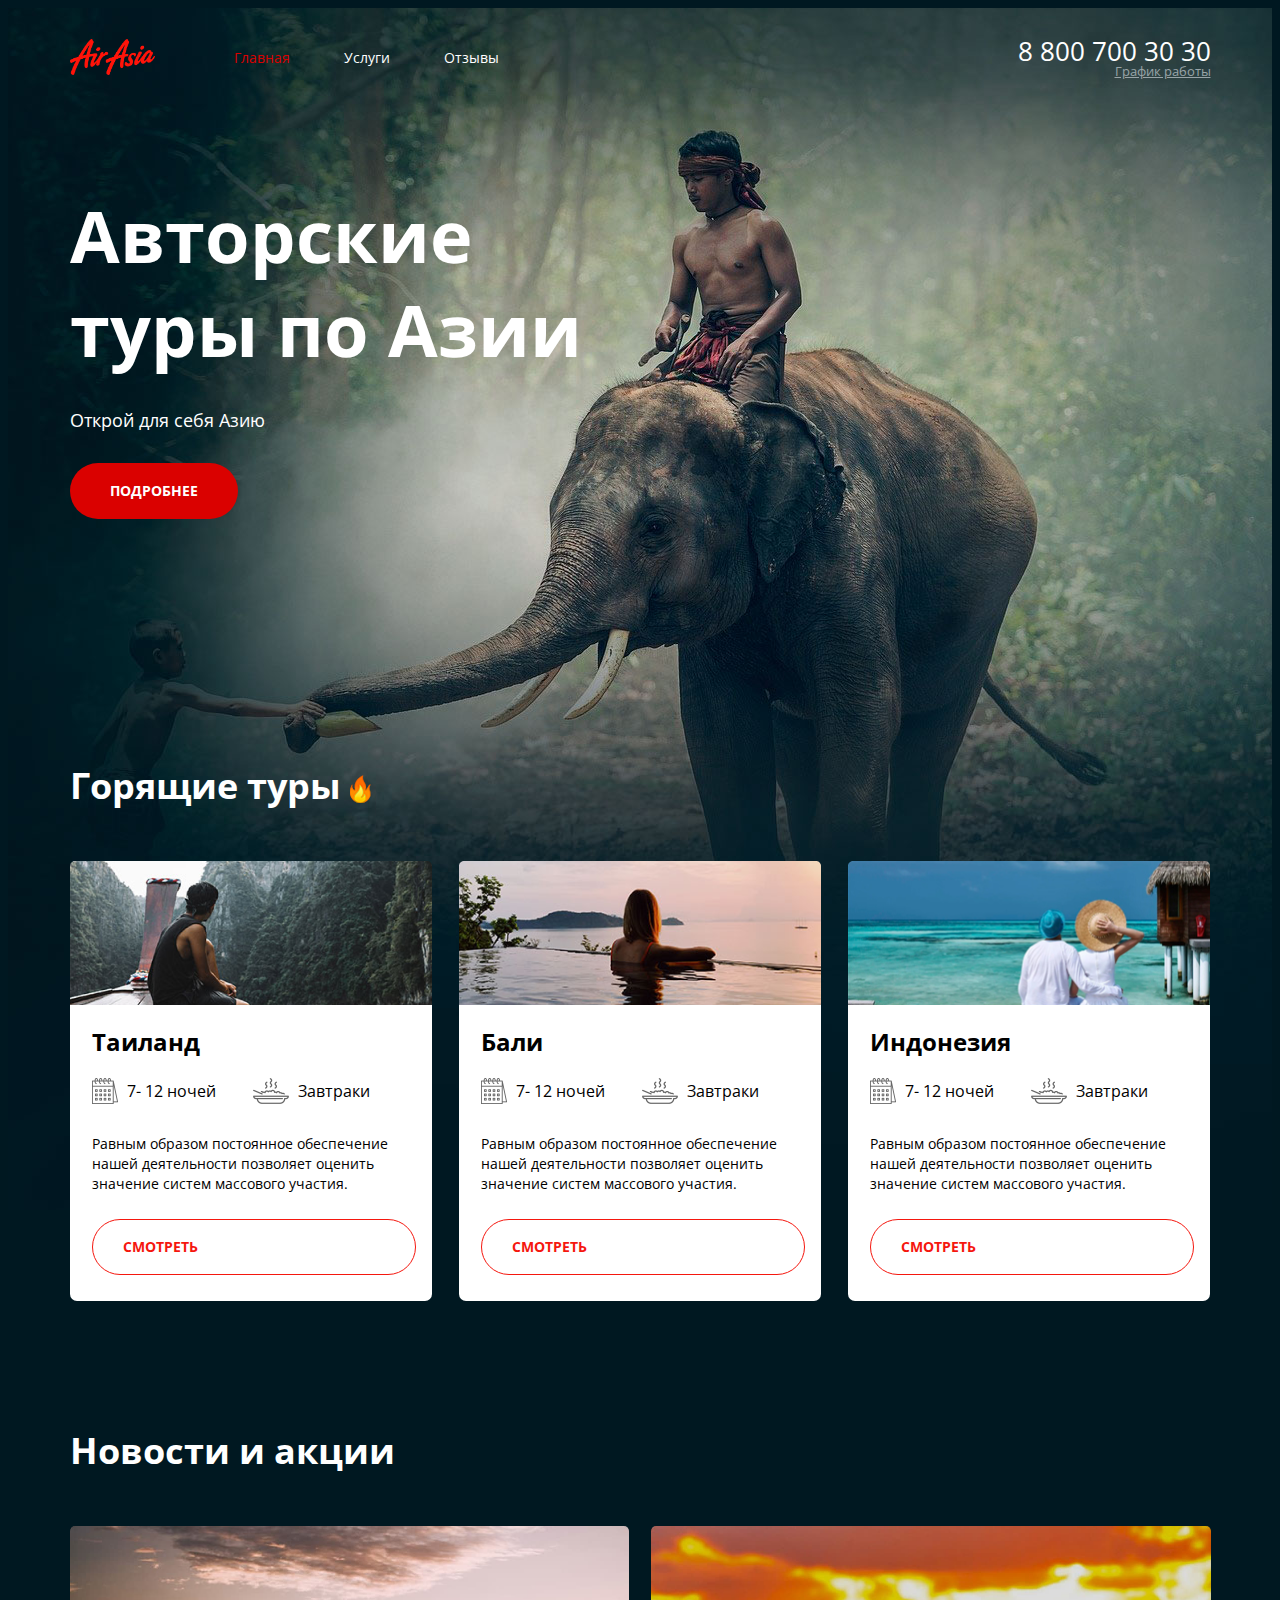
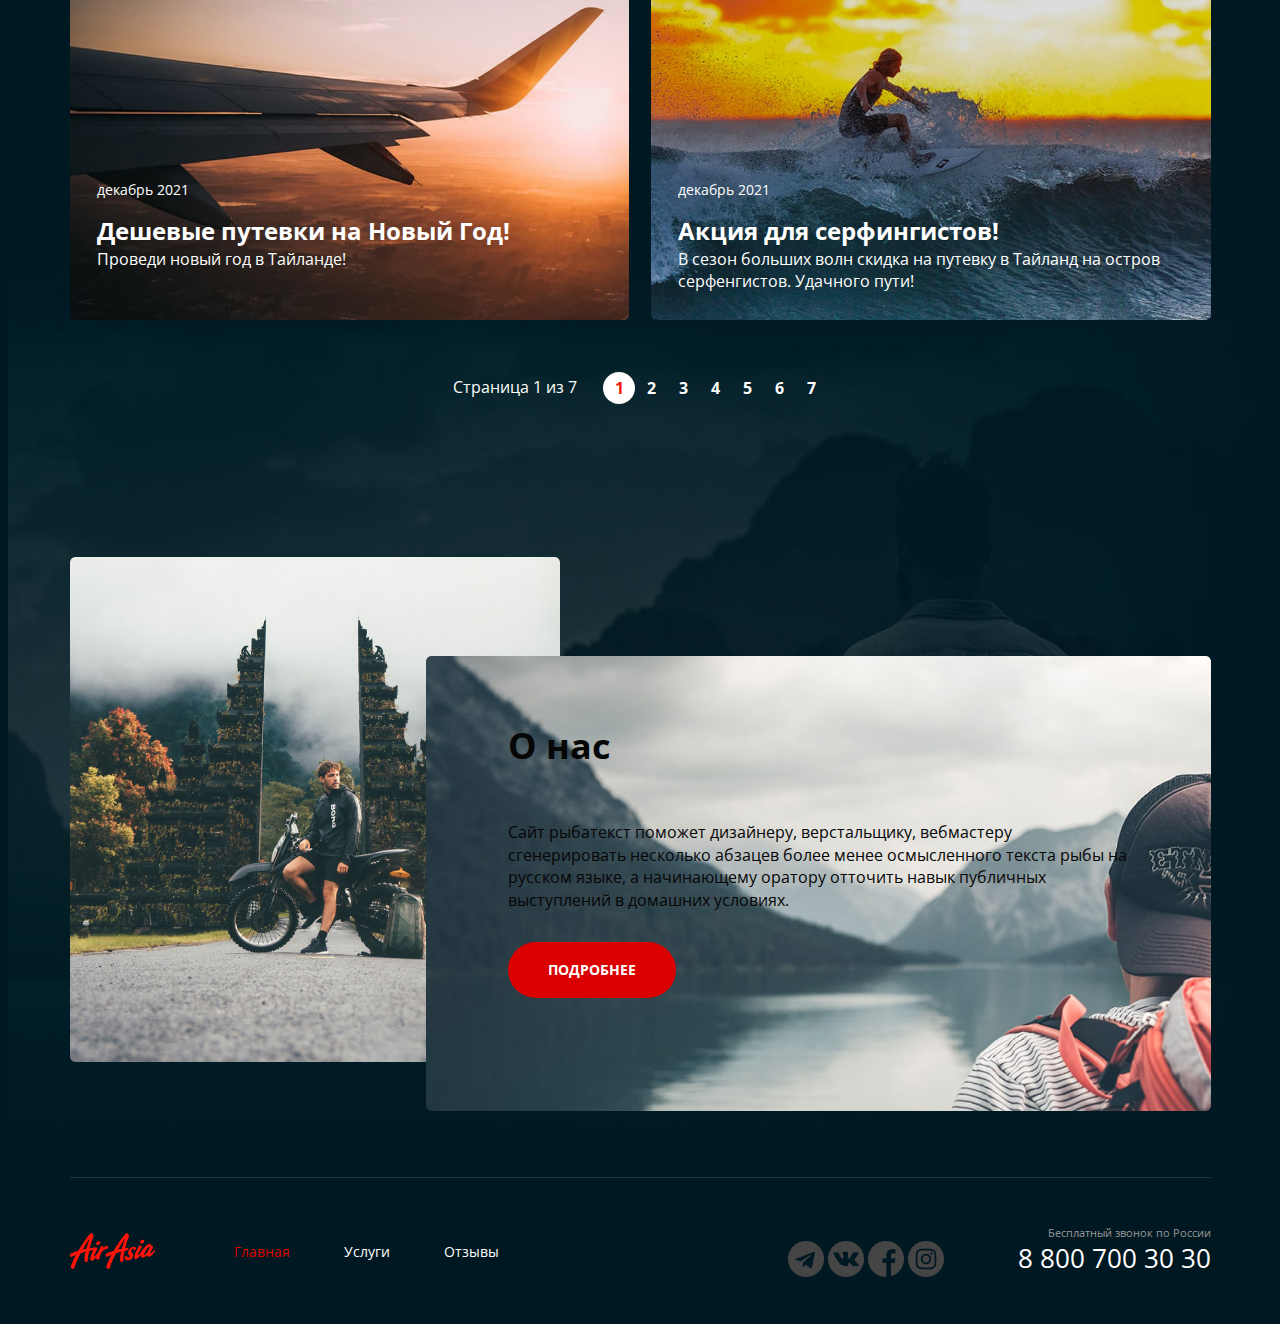
==== main.html @ 41f97f02 "Add files via upload" ====
<!DOCTYPE html>
<html lang="ru">
<head>
    <meta charset="UTF-8">
    <meta http-equiv="X-UA-Compatible" content="IE=edge">
    <meta name="viewport" content="width=1200, initial-scale=1.0">
    <title>Air-asia | Главная</title>
    <link rel="stylesheet" href="https://necolas.github.io/normalize.css/8.0.1/normalize.css">
    <link href="https://fonts.googleapis.com/css2?family=Open+Sans:ital,wght@0,400;0,700;1,400&display=swap"
        rel="stylesheet">
    <link rel="stylesheet" href="./main.css">
</head>
<body>
    <div class="wrapper main-page-wrapper">
        <main class="main__content">
            <section class="hero">
                <div class="container hero__container">
                    <header class="header">
                        <div class="header__column">
                            <a href="index.html" class="logo-main">
                                <img src="img/content/logos/logo.png" class="logo-main__pic">
                            </a>
                            <nav class="general-menu">
                                <ul class="general-menu__list">
                                    <li class="general-menu__item general-menu__item--active">
                                        <a href="index.html" class="general-menu__link">Главная</a>
                                    </li>
                                    <li class="general-menu__item">
                                        <a href="services.html" class="general-menu__link">Услуги</a>
                                    </li>
                                    <li class="general-menu__item">
                                        <a href="reviews.html" class="general-menu__link">Отзывы</a>
                                    </li>
                                </ul>
                            </nav>
                        </div>
                        <div class="header__column header__column--align--right">
                            <address class="contacts">
                                <a href="tel: +78007003030" class="contacts__phone">8 800 700 30 30</a>
                                <div class="contacts__dropdown">
                                    <div class="contacts__dropdown-title">График работы</div>
                                    <!--<div class="contacts__dropdown-desc">
                                        пн-вс: 09:00 - 20:00
                                    </div>
                                    <div class="contacts__dropdown-desc">
                                        обед: 14:00 - 14:30
                                    </div>-->
                                </div>
                            </address>
                        </div>
                    </header>
                    <div class="hero__content">
                        <h1 class="hero__title">Авторские туры по Азии</h1>
                        <p class="hero__text">Открой для себя Азию</p>
                        <a href="#" class="button">подробнее</a>
                    </div>
                </div>
            </section>
            <section class="tours container">
                <h2 class="section-title section-title_icon_flame">
                    Горящие туры
                    <img src="img/content/logos/flame.png" alt="" class="section-title__pic">
                </h2>
                <ul class="tours__list">
                    <li class="tours__item tour">
                        <div class="tour__header">
                            <img src="img/content/tours/river.png" alt="" class="tours__item-pic">
                        </div>
                        <div class="tour__card">
                            <h3 class="tour__subtitle">Таиланд</h3>
                            <div class="tour__features">
                                <span class="tour__feature icon icon_type_calendar">7- 12 ночей</span>
                                <span class="tour__feature icon icon_type_meal">Завтраки</span>
                            </div>
                            <p class="tour__text">
                                Равным образом постоянное обеспечение нашей деятельности позволяет оценить значение
                                систем массового участия.
                            </p>
                            <a href="#" class="button button_type_secondary tour__button">смотреть</a>
                        </div>
                    </li>
                    <li class="tours__item tour">
                        <div class="tour__header">
                            <img src="img/content/tours/pool.jpg" alt="" class="tours__item-pic">
                        </div>
                        <div class="tour__card">
                            <h3 class="tour__subtitle">Бали</h3>
                            <div class="tour__features">
                                <span class="tour__feature icon icon_type_calendar">7- 12 ночей</span>
                                <span class="tour__feature icon icon_type_meal">Завтраки</span>
                            </div>
                            <p class="tour__text">
                                Равным образом постоянное обеспечение нашей деятельности позволяет оценить значение
                                систем массового участия.
                            </p>
                            <a href="#" class="button button_type_secondary tour__button">смотреть</a>
                        </div>
                    </li>
                    <li class="tours__item tour">
                        <div class="tour__header">
                            <img src="img/content/tours/ocean.jpg" alt="" class="tours__item-pic">
                        </div>
                        <div class="tour__card">
                            <h3 class="tour__subtitle">Индонезия</h3>
                            <div class="tour__features">
                                <span class="tour__feature icon icon_type_calendar">7- 12 ночей</span>
                                <span class="tour__feature icon icon_type_meal">Завтраки</span>
                            </div>
                            <p class="tour__text">
                                Равным образом постоянное обеспечение нашей деятельности позволяет оценить значение
                                систем массового участия.
                            </p>
                            <a href="#" class="button button_type_secondary tour__button">смотреть</a>
                        </div>
                    </li>
                </ul>
            </section>
            <section class="news">
                <div class="container news__container">
                    <h2 class="section-title">Новости и акции</h2>
                    <ul class="news__list">
                        <li class="news__item news-column news__item--type-trip">
                            <a href="#" class="news__link">
                                <img src="img/content/news/trip.jpg" alt="" class="news__pic">
                                <div class="news-column__text-content">
                                    <div class="news-column__date">Декабрь 2021</div>
                                    <h3 class="news-column__subtitle">Дешевые путевки на Новый Год!</h3>
                                    <div class="news-column__text">Проведи новый год в Тайланде!</div>
                                </div>
                            </a>
                        </li>
                        <li class="news__item news-column news__item--type-surfing">
                            <a href="#" class="news__link">
                                <img src="img/content/news/surfing.jpg" alt="" class="news__pic">
                                <div class="news-column__text-content">
                                    <div class="news-column__date">Декабрь 2021</div>
                                    <h3 class="news-column__subtitle">Акция для серфингистов!</h3>
                                    <div class="news-column__text">
                                        В сезон больших волн скидка на путевку в Тайланд на остров
                                        серфенгистов. Удачного пути!
                                    </div>
                                </div>
                            </a>
                        </li>
                    </ul>
                    <div class="paginator">
                        <div class="paginator__display">Страница 1 из 7</div>
                        <ul class="paginator__list">
                            <li class="paginator__item paginator__item--active">
                                <a href="#" class="paginator__link">1</a>
                            </li>
                            <li class="paginator__item">
                                <a href="#" class="paginator__link">2</a>
                            </li>
                            <li class="paginator__item">
                                <a href="#" class="paginator__link">3</a>
                            </li>
                            <li class="paginator__item">
                                <a href="#" class="paginator__link">4</a>
                            </li>
                            <li class="paginator__item">
                                <a href="#" class="paginator__link">5</a>
                            </li>
                            <li class="paginator__item">
                                <a href="#" class="paginator__link">6</a>
                            </li>
                            <li class="paginator__item">
                                <a href="#" class="paginator__link">7</a>
                            </li>
                        </ul>
                    </div>
                </div>
            </section>
            <section class="about">
                <div class="container about__container">
                    <div class="about__desc">
                        <h2 class="section-title">О нас</h2>
                        <div class="about__text">
                            Сайт рыбатекст поможет дизайнеру, верстальщику, вебмастеру сгенерировать несколько абзацев более менее осмысленного текста рыбы на русском языке, а начинающему оратору отточить навык публичных выступлений в домашних условиях. 
                        </div>
                        <a href="#" class="button about__button">подробнее</a>
                    </div>
                </div>
            </section>
        </main>
        <footer class="main-footer">
            <div class="container footer-container__content">
                <div class="footer footer-container__indent">
                    <div class="footer-column">
                        <a href="index.html" class="logo-main">
                            <img src="img/content/logos/logo.png" class="logo-main__pic">
                        </a>
                        <nav class="general-menu">
                            <ul class="menu__list">
                                <li class="general-menu__item general-menu__item--active">
                                    <a href="index.html" class="general-menu__link">Главная</a>
                                </li>
                                <li class="general-menu__item">
                                    <a href="services.html" class="general-menu__link">Услуги</a>
                                </li>
                                <li class="general-menu__item">
                                    <a href="reviews.html" class="general-menu__link">Отзывы</a>
                                </li>
                            </ul>
                        </nav>
                    </div>
                    <div class="footer-column--align--right">
                        <ul class="footer-socials">
                            <li class="footer-socials__item  footer-socials--icon--telegram">
                                <a href="https://web.telegram.org" target="_blank" class="footer-socials__link"></a>
                            </li>
                            <li class="footer-socials__item  footer-socials--icon--vk">
                                <a href="https://vk.com" target="_blank" class="footer-socials__link"></a>
                            </li>
                            <li class="footer-socials__item  footer-socials--icon--facebook">
                                <a href="https://facebook.com" target="_blank" class="footer-socials__link"></a>
                            </li>
                            <li class="footer-socials__item  footer-socials--icon--insta">
                                <a href="https://www.instagram.com/?hl=ru" target="_blank"
                                    class="footer-socials__link"></a>
                            </li>
                        </ul>
                        <address class="contacts">
                            <div class="contacts__desc">Бесплатный звонок по России</div>
                            <a href="tel: +78007003030" class="contacts__phone">8 800 700 30 30</a>
                        </address>
                    </div>
                </div>
            </div>
        </footer>
    </div>
</body>
</html>
---- main.css ----
@import url(CSS/layout/base.css);
@import url(CSS/blocks/about.css);
@import url(CSS/blocks/breadcrumps.css);
@import url(CSS/blocks/button.css);
@import url(CSS/blocks/contacts.css);
@import url(CSS/blocks/footer.css);
@import url(CSS/blocks/general-menu.css);
@import url(CSS/blocks/header.css);
@import url(CSS/blocks/hero.css);
@import url(CSS/blocks/icon.css);
@import url(CSS/blocks/logo.css);
@import url(CSS/blocks/news.css);
@import url(CSS/blocks/page-title.css);
@import url(CSS/blocks/paginator.css);
@import url(CSS/blocks/partners.css);
@import url(CSS/blocks/service-content.css);
@import url(CSS/blocks/top.css);
@import url(CSS/blocks/tours.css);
@import url(CSS/blocks/forms.css);
@import url(CSS/blocks/mark.css);
@import url(CSS/blocks/section-title.css);
@import url(CSS/blocks/review.css);
@import url(CSS/blocks/banner.css);
@import url(CSS/blocks/welcome.css);
@keyframes zoom {
    from {
        transform:scale(.8)
    }

    20% {
        transform: scale(1.25);
    }

    40% {
        transform: scale(.8);
    }       
    60% {
        transform: scale(1.2);
    }

    80% {
        transform: scale(.9s);
    }

    to {
        opacity: 1;
        transform: scale(1);
    }
}
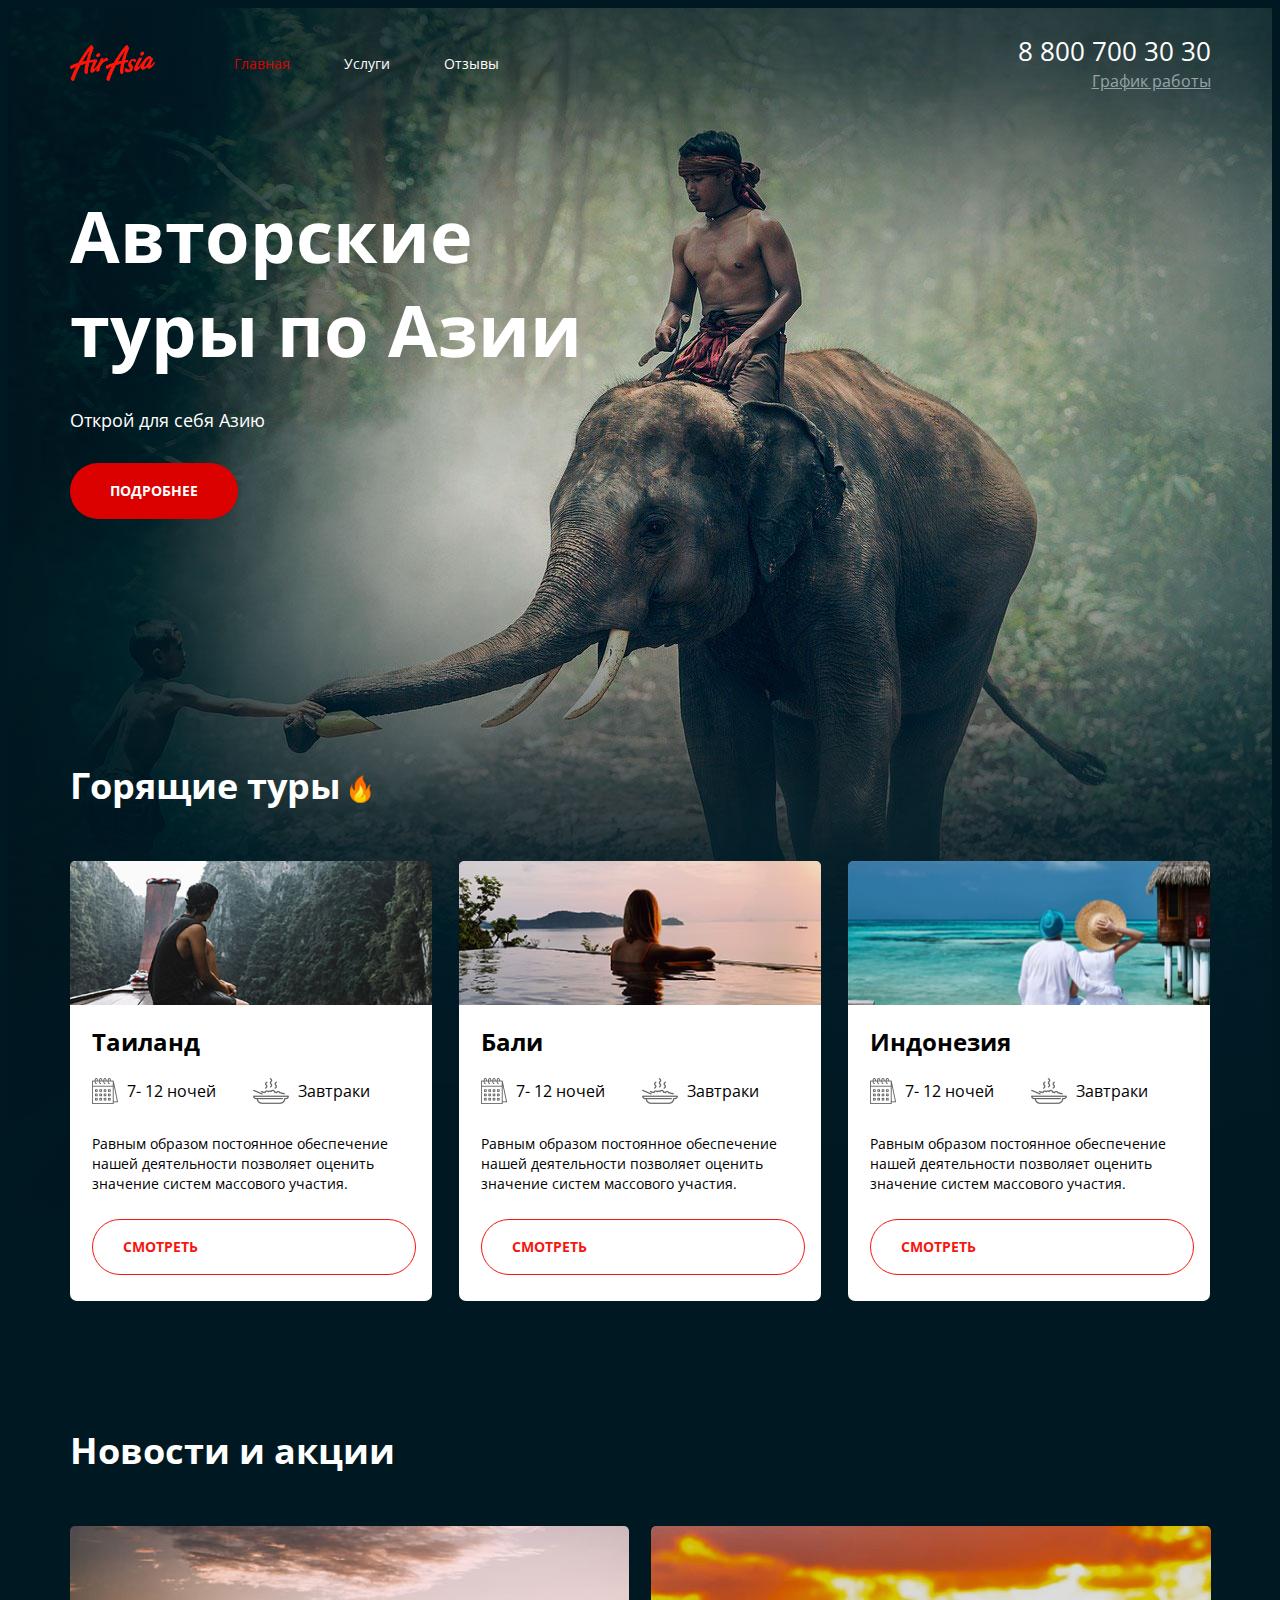
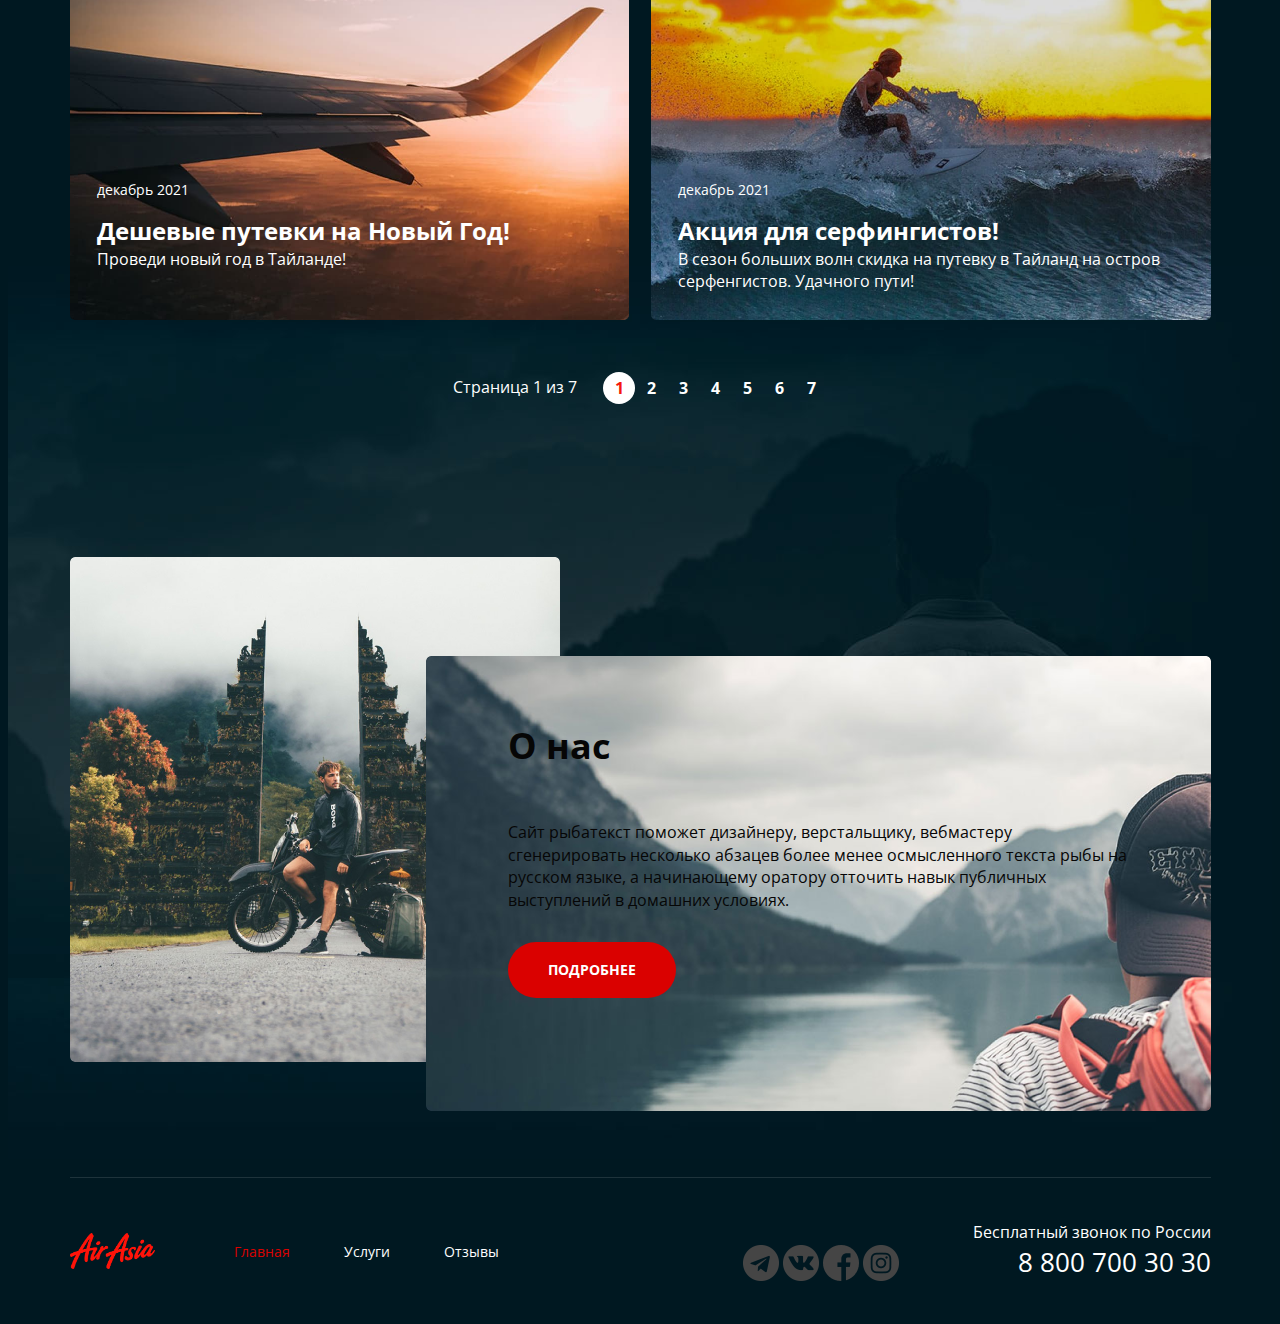
==== commit 3c76354d: "Add files via upload" ====
--- a/main.html
+++ b/main.html
@@ -23,7 +23,7 @@
                             <nav class="general-menu">
                                 <ul class="general-menu__list">
                                     <li class="general-menu__item general-menu__item--active">
-                                        <a href="index.html" class="general-menu__link">Главная</a>
+                                        <a href="main.html" class="general-menu__link">Главная</a>
                                     </li>
                                     <li class="general-menu__item">
                                         <a href="services.html" class="general-menu__link">Услуги</a>
@@ -37,14 +37,16 @@
                         <div class="header__column header__column--align--right">
                             <address class="contacts">
                                 <a href="tel: +78007003030" class="contacts__phone">8 800 700 30 30</a>
-                                <div class="contacts__dropdown">
-                                    <div class="contacts__dropdown-title">График работы</div>
-                                    <!--<div class="contacts__dropdown-desc">
-                                        пн-вс: 09:00 - 20:00
-                                    </div>
-                                    <div class="contacts__dropdown-desc">
-                                        обед: 14:00 - 14:30
-                                    </div>-->
+                                <div class="contacts__outer outer">
+                                    <a href="#" class="outer-title">График работы</a>
+                                    <ul class="dropdown">
+                                        <li class="dropdown__desc">
+                                            пн-вс: 09:00 - 20:00
+                                        </li>
+                                        <li class="dropdown__desc">
+                                            обед: 14:00 - 14:30
+                                        </li>
+                                    </ul>
                                 </div>
                             </address>
                         </div>
@@ -193,7 +195,7 @@
                         <nav class="general-menu">
                             <ul class="menu__list">
                                 <li class="general-menu__item general-menu__item--active">
-                                    <a href="index.html" class="general-menu__link">Главная</a>
+                                    <a href="main.html" class="general-menu__link">Главная</a>
                                 </li>
                                 <li class="general-menu__item">
                                     <a href="services.html" class="general-menu__link">Услуги</a>
